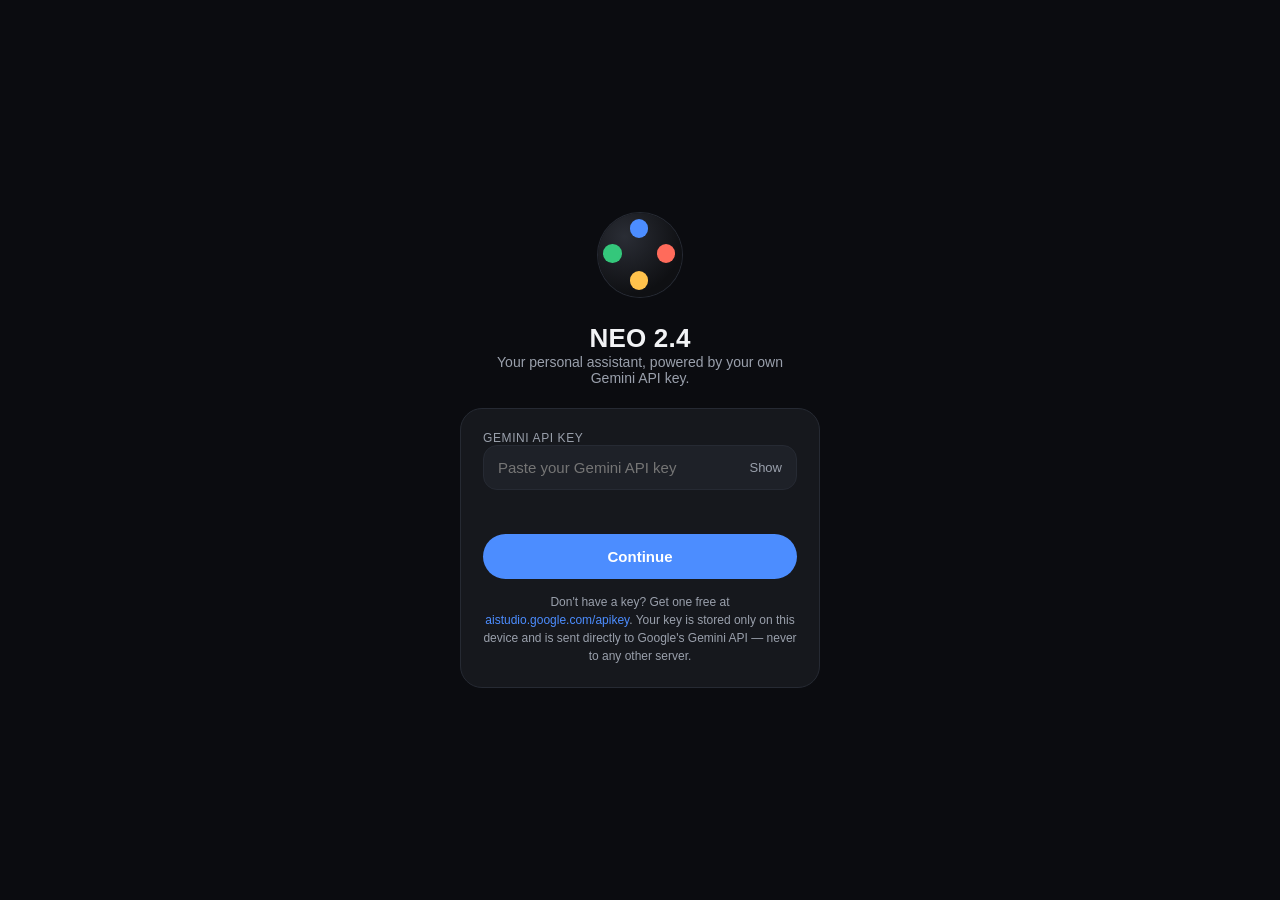
==== index.html @ 2fed1d93 "Neo 2.0.4 Neo projects" ====
<!DOCTYPE html>
<html lang="en">
<head>
<meta charset="UTF-8" />
<meta name="viewport" content="width=device-width, initial-scale=1, maximum-scale=1, viewport-fit=cover" />
<title>NEO 2.4</title>
<meta name="theme-color" content="#0b0c10" />
<link rel="manifest" href="manifest.json" />
<link rel="icon" href="icons/favicon-32.png" />
<link rel="apple-touch-icon" href="icons/apple-touch-icon.png" />
<link rel="stylesheet" href="style.css" />
</head>
<body>
<div id="app-root">

  <!-- ================= LOGIN SCREEN ================= -->
  <div id="login-screen">
    <div class="orb">
      <div class="dot blue"></div>
      <div class="dot coral"></div>
      <div class="dot amber"></div>
      <div class="dot green"></div>
    </div>
    <div>
      <h1>NEO 2.4</h1>
      <p class="tagline">Your personal assistant, powered by your own Gemini API key.</p>
    </div>

    <div class="login-card">
      <div>
        <div class="field-label">Gemini API key</div>
        <div class="key-row">
          <input id="api-key-input" type="password" placeholder="Paste your Gemini API key" autocomplete="off" autocapitalize="off" spellcheck="false" />
          <button id="toggle-key-visibility" type="button">Show</button>
        </div>
      </div>
      <div id="login-error"></div>
      <button id="login-btn" class="primary-btn">Continue</button>
      <div class="login-hint">
        Don't have a key? Get one free at
        <a href="https://aistudio.google.com/apikey" target="_blank" rel="noopener">aistudio.google.com/apikey</a>.
        Your key is stored only on this device and is sent directly to Google's Gemini API — never to any other server.
      </div>
    </div>
  </div>

  <!-- ================= MAIN APP SCREEN ================= -->
  <div id="app-screen" class="hidden">
    <div class="top-bar">
      <button id="settings-btn" class="icon-btn" aria-label="Settings">⚙</button>
      <div class="title">NEO 2.4</div>
      <button id="clear-btn" class="icon-btn" aria-label="New conversation">＋</button>
    </div>

    <div class="hero" id="hero">
      <div class="orb" id="hero-orb">
        <div class="dot blue"></div>
        <div class="dot coral"></div>
        <div class="dot amber"></div>
        <div class="dot green"></div>
      </div>
      <div id="hero-status">Tap the mic and say something</div>
    </div>

    <div id="transcript">
      <div class="empty-state" id="empty-state">
        Ask me anything, or tap the microphone to talk.
      </div>
    </div>

    <div class="input-bar">
      <textarea id="text-input" rows="1" placeholder="Message NEO…"></textarea>
      <button id="mic-btn" aria-label="Voice input">
        <svg width="22" height="22" viewBox="0 0 24 24" fill="none"><path d="M12 15a3 3 0 0 0 3-3V6a3 3 0 0 0-6 0v6a3 3 0 0 0 3 3Z" stroke="currentColor" stroke-width="1.8"/><path d="M19 11a7 7 0 0 1-14 0M12 18v3" stroke="currentColor" stroke-width="1.8" stroke-linecap="round"/></svg>
      </button>
      <button id="send-btn" aria-label="Send" disabled>
        <svg width="20" height="20" viewBox="0 0 24 24" fill="none"><path d="M3 12l18-8-8 18-2-8-8-2Z" stroke="currentColor" stroke-width="1.7" stroke-linejoin="round" stroke-linecap="round"/></svg>
      </button>
    </div>
  </div>

  <!-- ================= SETTINGS MODAL ================= -->
  <div id="settings-modal" class="modal-backdrop hidden">
    <div class="modal-sheet">
      <h2>Settings</h2>

      <div class="settings-row">
        <label>Gemini API key</label>
        <input id="settings-api-key" type="password" placeholder="Gemini API key" autocomplete="off" spellcheck="false" />
      </div>

      <div class="settings-row">
        <label>Model</label>
        <select id="settings-model">
          <option value="gemini-2.5-flash">gemini-2.5-flash (recommended)</option>
          <option value="gemini-2.0-flash">gemini-2.0-flash</option>
          <option value="gemini-2.5-pro">gemini-2.5-pro</option>
        </select>
      </div>

      <div class="toggle-row">
        <span>Speak responses out loud</span>
        <label class="switch">
          <input type="checkbox" id="settings-voice-toggle" checked />
          <span class="track"></span>
        </label>
      </div>

      <div class="modal-actions">
        <button id="settings-save-btn" class="primary-btn">Save</button>
        <button id="settings-close-btn" class="ghost-btn">Close</button>
      </div>

      <button id="logout-btn" class="danger-btn">Remove API key &amp; sign out</button>
    </div>
  </div>

</div>
<script src="script.js"></script>
</body>
</html>
---- style.css ----
:root {
  --bg: #0b0c10;
  --surface: #16181d;
  --surface-2: #1e2128;
  --border: #262a33;
  --text: #f2f3f5;
  --text-dim: #9aa0ac;
  --blue: #4c8dff;
  --coral: #ff6b5b;
  --amber: #ffc24c;
  --green: #34c77b;
  --radius-lg: 22px;
  --radius-md: 14px;
}

* { box-sizing: border-box; }

html, body {
  height: 100%;
  margin: 0;
  padding: 0;
  background: var(--bg);
  color: var(--text);
  font-family: -apple-system, BlinkMacSystemFont, "Segoe UI", Roboto, "Helvetica Neue", Arial, sans-serif;
  -webkit-tap-highlight-color: transparent;
  overscroll-behavior: none;
}

button, input {
  font-family: inherit;
}

#app-root {
  height: 100dvh;
  width: 100%;
  overflow: hidden;
  position: relative;
}

.hidden { display: none !important; }

/* ---------- Shared bits ---------- */

.orb {
  width: 96px;
  height: 96px;
  border-radius: 50%;
  position: relative;
  background: radial-gradient(circle at 32% 28%, #2a2d35, #0f1013 70%);
  box-shadow: 0 0 0 1px var(--border);
  flex-shrink: 0;
}

.orb .dot {
  position: absolute;
  width: 22%;
  height: 22%;
  border-radius: 50%;
  filter: blur(0.2px);
}

.orb .dot.blue  { background: var(--blue);  top: 8%;  left: 38%; }
.orb .dot.coral { background: var(--coral); top: 38%; left: 70%; }
.orb .dot.amber { background: var(--amber); top: 70%; left: 38%; }
.orb .dot.green { background: var(--green); top: 38%; left: 6%; }

.orb.small { width: 40px; height: 40px; }

.orb.listening { animation: pulse 1.1s ease-in-out infinite; }
.orb.thinking .dot { animation: orbit 1.6s linear infinite; }
.orb.thinking .dot.blue  { animation-delay: 0s; }
.orb.thinking .dot.coral { animation-delay: -0.4s; }
.orb.thinking .dot.amber { animation-delay: -0.8s; }
.orb.thinking .dot.green { animation-delay: -1.2s; }

@keyframes pulse {
  0%, 100% { transform: scale(1); }
  50% { transform: scale(1.08); }
}

@keyframes orbit {
  0%   { transform: rotate(0deg) translateY(-6px) rotate(0deg); opacity: 1; }
  50%  { opacity: 0.55; }
  100% { transform: rotate(360deg) translateY(-6px) rotate(-360deg); opacity: 1; }
}

.primary-btn {
  border: none;
  border-radius: 999px;
  padding: 14px 20px;
  font-size: 15px;
  font-weight: 600;
  background: var(--blue);
  color: #fff;
  cursor: pointer;
}

.primary-btn:disabled { opacity: 0.5; }

.ghost-btn {
  border: 1px solid var(--border);
  background: transparent;
  color: var(--text-dim);
  border-radius: 999px;
  padding: 10px 16px;
  font-size: 14px;
  cursor: pointer;
}

.icon-btn {
  width: 40px;
  height: 40px;
  border-radius: 50%;
  border: none;
  background: var(--surface-2);
  color: var(--text);
  display: flex;
  align-items: center;
  justify-content: center;
  cursor: pointer;
}

/* ---------- Login screen ---------- */

#login-screen {
  height: 100%;
  display: flex;
  flex-direction: column;
  align-items: center;
  justify-content: center;
  padding: 32px 24px;
  text-align: center;
  gap: 22px;
}

#login-screen .orb { width: 84px; height: 84px; }

#login-screen h1 {
  font-size: 26px;
  margin: 4px 0 0;
  letter-spacing: 0.2px;
}

#login-screen p.tagline {
  color: var(--text-dim);
  font-size: 14px;
  margin: 0;
  max-width: 300px;
}

.login-card {
  width: 100%;
  max-width: 360px;
  background: var(--surface);
  border: 1px solid var(--border);
  border-radius: var(--radius-lg);
  padding: 22px;
  display: flex;
  flex-direction: column;
  gap: 14px;
}

.field-label {
  text-align: left;
  font-size: 12px;
  color: var(--text-dim);
  text-transform: uppercase;
  letter-spacing: 0.6px;
}

.key-row {
  display: flex;
  align-items: center;
  background: var(--surface-2);
  border: 1px solid var(--border);
  border-radius: var(--radius-md);
  overflow: hidden;
}

.key-row input {
  flex: 1;
  border: none;
  background: transparent;
  color: var(--text);
  padding: 13px 14px;
  font-size: 15px;
  outline: none;
}

.key-row button {
  border: none;
  background: transparent;
  color: var(--text-dim);
  padding: 0 14px;
  cursor: pointer;
  font-size: 13px;
}

#login-error {
  color: var(--coral);
  font-size: 13px;
  min-height: 16px;
}

.login-hint {
  font-size: 12px;
  color: var(--text-dim);
  line-height: 1.5;
}

.login-hint a { color: var(--blue); text-decoration: none; }

/* ---------- Main app screen ---------- */

#app-screen {
  height: 100%;
  display: flex;
  flex-direction: column;
}

.top-bar {
  display: flex;
  align-items: center;
  justify-content: space-between;
  padding: 14px 16px;
  flex-shrink: 0;
}

.top-bar .title {
  font-size: 15px;
  font-weight: 600;
  color: var(--text-dim);
  letter-spacing: 0.3px;
}

.hero {
  display: flex;
  flex-direction: column;
  align-items: center;
  justify-content: center;
  gap: 14px;
  padding: 18px 20px 10px;
  flex-shrink: 0;
  transition: padding 0.2s ease;
}

.hero.compact {
  padding: 6px 20px 4px;
}

.hero.compact .orb { width: 56px; height: 56px; }

#hero-status {
  color: var(--text-dim);
  font-size: 14px;
  text-align: center;
  min-height: 18px;
}

#transcript {
  flex: 1;
  overflow-y: auto;
  padding: 6px 16px 10px;
  display: flex;
  flex-direction: column;
  gap: 10px;
  -webkit-overflow-scrolling: touch;
}

.empty-state {
  margin: auto;
  text-align: center;
  color: var(--text-dim);
  font-size: 14px;
  max-width: 260px;
}

.bubble {
  max-width: 82%;
  padding: 11px 14px;
  border-radius: 18px;
  font-size: 15px;
  line-height: 1.4;
  white-space: pre-wrap;
}

.bubble.user {
  align-self: flex-end;
  background: var(--blue);
  color: #fff;
  border-bottom-right-radius: 6px;
}

.bubble.assistant {
  align-self: flex-start;
  background: var(--surface);
  border: 1px solid var(--border);
  border-bottom-left-radius: 6px;
}

.bubble.error {
  align-self: flex-start;
  background: rgba(255, 107, 91, 0.12);
  border: 1px solid rgba(255, 107, 91, 0.4);
  color: var(--coral);
}

.input-bar {
  flex-shrink: 0;
  display: flex;
  align-items: flex-end;
  gap: 10px;
  padding: 10px 14px calc(14px + env(safe-area-inset-bottom));
  border-top: 1px solid var(--border);
  background: var(--bg);
}

#text-input {
  flex: 1;
  resize: none;
  max-height: 110px;
  border-radius: 20px;
  border: 1px solid var(--border);
  background: var(--surface);
  color: var(--text);
  padding: 12px 16px;
  font-size: 15px;
  outline: none;
  line-height: 1.35;
}

#mic-btn {
  width: 52px;
  height: 52px;
  border-radius: 50%;
  border: none;
  flex-shrink: 0;
  background: var(--surface-2);
  color: var(--text);
  display: flex;
  align-items: center;
  justify-content: center;
  cursor: pointer;
}

#mic-btn.active {
  background: var(--coral);
  color: #fff;
}

#send-btn {
  width: 52px;
  height: 52px;
  border-radius: 50%;
  border: none;
  flex-shrink: 0;
  background: var(--blue);
  color: #fff;
  display: flex;
  align-items: center;
  justify-content: center;
  cursor: pointer;
}

#send-btn:disabled { opacity: 0.4; }

/* ---------- Settings modal ---------- */

.modal-backdrop {
  position: fixed;
  inset: 0;
  background: rgba(0, 0, 0, 0.55);
  display: flex;
  align-items: flex-end;
  z-index: 20;
}

.modal-sheet {
  width: 100%;
  background: var(--surface);
  border-top-left-radius: var(--radius-lg);
  border-top-right-radius: var(--radius-lg);
  padding: 20px 20px calc(20px + env(safe-area-inset-bottom));
  display: flex;
  flex-direction: column;
  gap: 16px;
  max-height: 82vh;
  overflow-y: auto;
}

.modal-sheet h2 {
  margin: 0;
  font-size: 18px;
}

.settings-row {
  display: flex;
  flex-direction: column;
  gap: 6px;
}

.settings-row label {
  font-size: 12px;
  color: var(--text-dim);
  text-transform: uppercase;
  letter-spacing: 0.6px;
}

.settings-row input, .settings-row select {
  border-radius: var(--radius-md);
  border: 1px solid var(--border);
  background: var(--surface-2);
  color: var(--text);
  padding: 12px 14px;
  font-size: 15px;
  outline: none;
}

.toggle-row {
  display: flex;
  align-items: center;
  justify-content: space-between;
}

.switch {
  position: relative;
  width: 46px;
  height: 26px;
  flex-shrink: 0;
}

.switch input { opacity: 0; width: 0; height: 0; }

.switch .track {
  position: absolute;
  inset: 0;
  background: var(--surface-2);
  border: 1px solid var(--border);
  border-radius: 999px;
  transition: background 0.15s ease;
}

.switch .track::before {
  content: "";
  position: absolute;
  width: 20px;
  height: 20px;
  left: 2px;
  top: 2px;
  border-radius: 50%;
  background: var(--text-dim);
  transition: transform 0.15s ease, background 0.15s ease;
}

.switch input:checked + .track { background: rgba(76, 141, 255, 0.25); border-color: var(--blue); }
.switch input:checked + .track::before { transform: translateX(20px); background: var(--blue); }

.modal-actions {
  display: flex;
  gap: 10px;
  margin-top: 4px;
}

.modal-actions button { flex: 1; }

.danger-btn {
  border: 1px solid rgba(255, 107, 91, 0.4);
  background: transparent;
  color: var(--coral);
  border-radius: 999px;
  padding: 12px 16px;
  font-size: 14px;
  cursor: pointer;
}

@media (prefers-reduced-motion: reduce) {
  .orb.listening, .orb.thinking .dot { animation: none !important; }
}
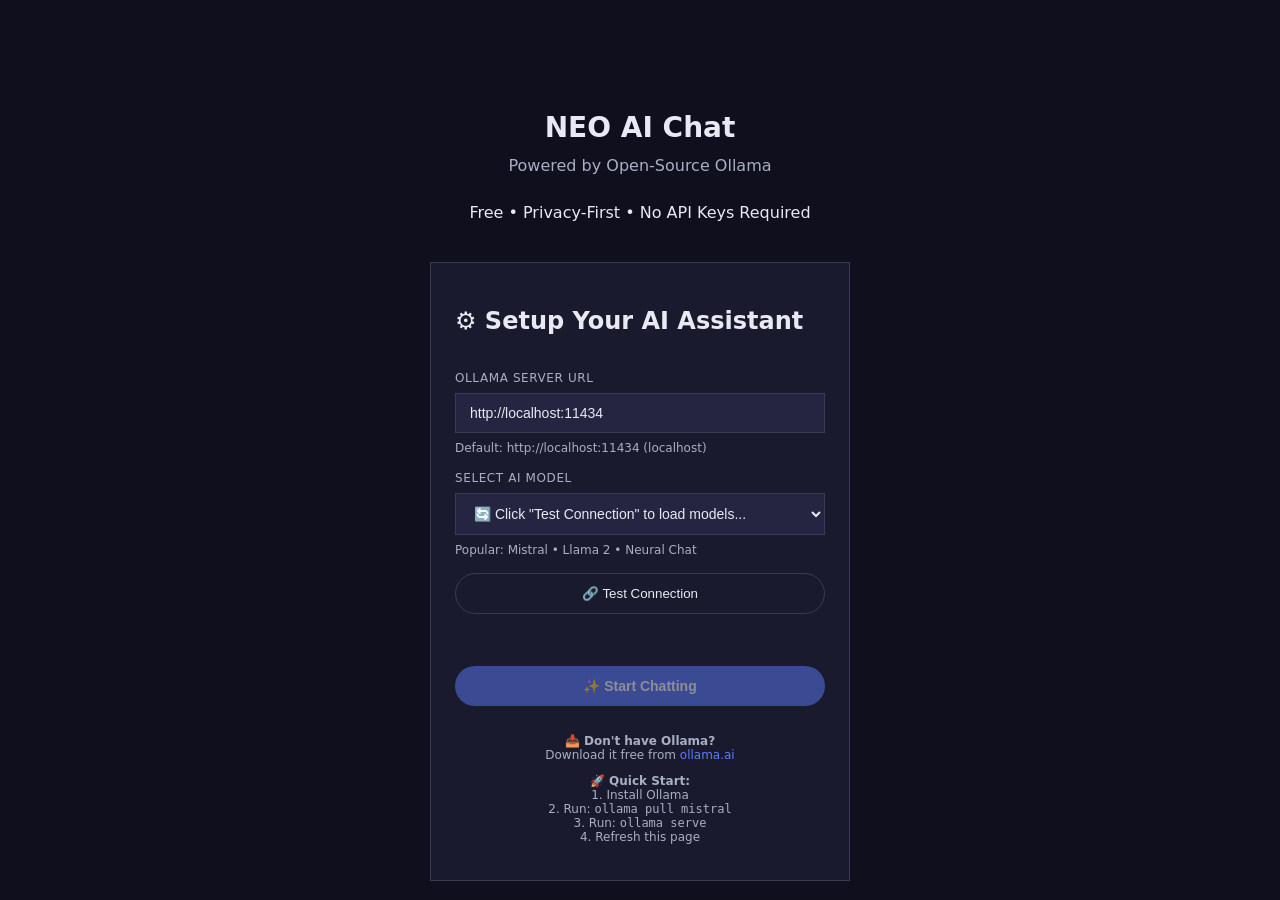
==== commit 3b2005cd: "Rename index_Version2.html to index.html" ====
--- a/index.html
+++ b/index.html
@@ -1,121 +1,492 @@
 <!DOCTYPE html>
 <html lang="en">
 <head>
-<meta charset="UTF-8" />
-<meta name="viewport" content="width=device-width, initial-scale=1, maximum-scale=1, viewport-fit=cover" />
-<title>NEO 2.4</title>
-<meta name="theme-color" content="#0b0c10" />
-<link rel="manifest" href="manifest.json" />
-<link rel="icon" href="icons/favicon-32.png" />
-<link rel="apple-touch-icon" href="icons/apple-touch-icon.png" />
-<link rel="stylesheet" href="style.css" />
+  <meta charset="UTF-8" />
+  <meta name="viewport" content="width=device-width, initial-scale=1, maximum-scale=1, viewport-fit=cover" />
+  <title>NEO AI Chat - Powered by Ollama</title>
+  <meta name="theme-color" content="#0f0f1e" />
+  <meta name="description" content="Professional AI Chat application powered by Ollama - Free, Open-Source, Privacy-Focused" />
+  <link rel="manifest" href="manifest.json" />
+  <link rel="stylesheet" href="style.css" />
+  <style>
+    /* Inline critical CSS for instant rendering */
+    :root {
+      --bg: #0f0f1e;
+      --surface: #1a1a2e;
+      --surface-2: #252541;
+      --border: #3a3a52;
+      --text: #e8e9f3;
+      --text-dim: #a8afc4;
+      --blue: #5b7cfa;
+      --coral: #ff6b6b;
+      --amber: #ffd93d;
+      --green: #51cf66;
+    }
+    * { box-sizing: border-box; }
+    html, body { height: 100%; margin: 0; padding: 0; background: var(--bg); color: var(--text); font-family: system-ui, -apple-system, sans-serif; }
+  </style>
 </head>
 <body>
-<div id="app-root">
-
-  <!-- ================= LOGIN SCREEN ================= -->
-  <div id="login-screen">
-    <div class="orb">
-      <div class="dot blue"></div>
-      <div class="dot coral"></div>
-      <div class="dot amber"></div>
-      <div class="dot green"></div>
-    </div>
-    <div>
-      <h1>NEO 2.4</h1>
-      <p class="tagline">Your personal assistant, powered by your own Gemini API key.</p>
-    </div>
-
-    <div class="login-card">
-      <div>
-        <div class="field-label">Gemini API key</div>
-        <div class="key-row">
-          <input id="api-key-input" type="password" placeholder="Paste your Gemini API key" autocomplete="off" autocapitalize="off" spellcheck="false" />
-          <button id="toggle-key-visibility" type="button">Show</button>
-        </div>
-      </div>
-      <div id="login-error"></div>
-      <button id="login-btn" class="primary-btn">Continue</button>
-      <div class="login-hint">
-        Don't have a key? Get one free at
-        <a href="https://aistudio.google.com/apikey" target="_blank" rel="noopener">aistudio.google.com/apikey</a>.
-        Your key is stored only on this device and is sent directly to Google's Gemini API — never to any other server.
+  <div id="app-root">
+
+    <!-- ============================================================ -->
+    <!-- SETUP SCREEN - Initial Ollama Configuration                 -->
+    <!-- ============================================================ -->
+    <div id="setup-screen">
+      <div class="setup-container">
+        <!-- Header with Logo/Branding -->
+        <div class="setup-header">
+          <div class="setup-orb">
+            <div class="dot blue"></div>
+            <div class="dot coral"></div>
+            <div class="dot amber"></div>
+            <div class="dot green"></div>
+          </div>
+          <h1>NEO AI Chat</h1>
+          <p class="setup-tagline">Powered by Open-Source Ollama</p>
+          <p class="setup-subtitle">Free • Privacy-First • No API Keys Required</p>
+        </div>
+
+        <!-- Setup Card -->
+        <div class="setup-card">
+          <h2>⚙️ Setup Your AI Assistant</h2>
+          
+          <!-- Server URL Input -->
+          <div class="setup-section">
+            <label class="setup-label">Ollama Server URL</label>
+            <input 
+              id="ollama-url" 
+              type="text" 
+              placeholder="http://localhost:11434" 
+              value="http://localhost:11434"
+              spellcheck="false"
+              autocomplete="off"
+            />
+            <p class="setup-hint">Default: http://localhost:11434 (localhost)</p>
+          </div>
+
+          <!-- Model Selection -->
+          <div class="setup-section">
+            <label class="setup-label">Select AI Model</label>
+            <select id="model-select">
+              <option value="">🔄 Click "Test Connection" to load models...</option>
+            </select>
+            <p class="setup-hint" id="model-hint">Popular: Mistral • Llama 2 • Neural Chat</p>
+          </div>
+
+          <!-- Connection Test Button -->
+          <button id="test-connection-btn" class="secondary-btn" style="width: 100%;">
+            🔗 Test Connection
+          </button>
+
+          <!-- Connection Status Display -->
+          <div id="connection-status" class="connection-status-box"></div>
+
+          <!-- Start Button -->
+          <button id="setup-start-btn" class="primary-btn" style="width: 100%;" disabled>
+            ✨ Start Chatting
+          </button>
+
+          <!-- Footer Information -->
+          <div class="setup-footer">
+            <p class="setup-info-box">
+              <strong>📥 Don't have Ollama?</strong><br/>
+              Download it free from <a href="https://ollama.ai" target="_blank" rel="noopener noreferrer">ollama.ai</a>
+            </p>
+            <p class="setup-info-box">
+              <strong>🚀 Quick Start:</strong><br/>
+              1. Install Ollama<br/>
+              2. Run: <code>ollama pull mistral</code><br/>
+              3. Run: <code>ollama serve</code><br/>
+              4. Refresh this page
+            </p>
+          </div>
+        </div>
       </div>
     </div>
-  </div>
-
-  <!-- ================= MAIN APP SCREEN ================= -->
-  <div id="app-screen" class="hidden">
-    <div class="top-bar">
-      <button id="settings-btn" class="icon-btn" aria-label="Settings">⚙</button>
-      <div class="title">NEO 2.4</div>
-      <button id="clear-btn" class="icon-btn" aria-label="New conversation">＋</button>
-    </div>
-
-    <div class="hero" id="hero">
-      <div class="orb" id="hero-orb">
-        <div class="dot blue"></div>
-        <div class="dot coral"></div>
-        <div class="dot amber"></div>
-        <div class="dot green"></div>
-      </div>
-      <div id="hero-status">Tap the mic and say something</div>
-    </div>
-
-    <div id="transcript">
-      <div class="empty-state" id="empty-state">
-        Ask me anything, or tap the microphone to talk.
+
+    <!-- ============================================================ -->
+    <!-- MAIN APP SCREEN - Chat Interface                            -->
+    <!-- ============================================================ -->
+    <div id="app-screen" class="hidden">
+      <div class="app-container">
+
+        <!-- SIDEBAR - Conversations & Settings -->
+        <aside class="sidebar">
+          <!-- Sidebar Header -->
+          <div class="sidebar-header">
+            <div class="sidebar-orb">
+              <div class="dot blue"></div>
+              <div class="dot coral"></div>
+              <div class="dot amber"></div>
+              <div class="dot green"></div>
+            </div>
+            <h2>NEO</h2>
+          </div>
+
+          <!-- Conversations List -->
+          <div class="conversations-list">
+            <h3>💬 Conversations</h3>
+            <div id="convos-container"></div>
+            <button id="new-convo-btn" class="new-convo-btn">
+              + New Chat
+            </button>
+          </div>
+
+          <!-- Sidebar Footer - Actions -->
+          <div class="sidebar-footer">
+            <button id="sidebar-settings-btn" class="sidebar-btn" title="Settings">
+              ⚙️ Settings
+            </button>
+            <button id="sidebar-export-btn" class="sidebar-btn" title="Export conversation">
+              📥 Export
+            </button>
+            <button id="sidebar-clear-btn" class="sidebar-btn" title="Clear current chat">
+              🗑️ Clear
+            </button>
+          </div>
+        </aside>
+
+        <!-- MAIN CHAT AREA -->
+        <main class="chat-area">
+          <!-- Top Bar with Model Info -->
+          <div class="chat-header">
+            <div class="model-info">
+              <span class="model-badge" id="model-badge">
+                🤖 Model: Loading...
+              </span>
+              <span class="connection-indicator" id="connection-indicator" title="Connected to Ollama"></span>
+            </div>
+            <button id="menu-btn" class="icon-btn" title="More options">
+              ⋮
+            </button>
+          </div>
+
+          <!-- Hero Section (shown when no chat) -->
+          <div class="chat-hero" id="chat-hero">
+            <div class="chat-orb" id="chat-orb">
+              <div class="dot blue"></div>
+              <div class="dot coral"></div>
+              <div class="dot amber"></div>
+              <div class="dot green"></div>
+            </div>
+            <h2>What can I help you with?</h2>
+            <p id="hero-status">Ready to chat</p>
+            
+            <!-- Quick Action Buttons -->
+            <div class="quick-actions">
+              <button class="quick-action-btn" data-prompt="Explain quantum computing in simple terms">
+                📚 Explain Concepts
+              </button>
+              <button class="quick-action-btn" data-prompt="Write a creative short story about space exploration">
+                ✍️ Creative Writing
+              </button>
+              <button class="quick-action-btn" data-prompt="Help me learn Python basics">
+                💻 Coding Help
+              </button>
+              <button class="quick-action-btn" data-prompt="What are the best productivity tips?">
+                ⏰ Productivity Tips
+              </button>
+            </div>
+          </div>
+
+          <!-- Chat Transcript/Messages Area -->
+          <div id="transcript" class="transcript">
+            <div class="empty-state" id="empty-state">
+              🎯 Start a conversation or choose a quick action above!
+            </div>
+          </div>
+
+          <!-- Input Area -->
+          <div class="input-bar">
+            <!-- Main Input Controls -->
+            <div class="input-controls">
+              <button 
+                id="voice-input-btn" 
+                class="voice-btn" 
+                title="Click to use voice input"
+                aria-label="Voice input"
+              >
+                🎤
+              </button>
+              <textarea 
+                id="chat-input" 
+                rows="1" 
+                placeholder="Type your message... (Shift+Enter for new line)"
+                spellcheck="true"
+                autocomplete="on"
+              ></textarea>
+              <button 
+                id="send-btn" 
+                class="send-btn" 
+                title="Send message (Ctrl+Enter)"
+                aria-label="Send message"
+              >
+                📤
+              </button>
+            </div>
+
+            <!-- Secondary Actions -->
+            <div class="input-actions">
+              <button 
+                id="theme-toggle-btn" 
+                class="action-btn" 
+                title="Toggle light/dark theme"
+                aria-label="Toggle theme"
+              >
+                🌙
+              </button>
+              <button 
+                id="copy-btn" 
+                class="action-btn" 
+                title="Copy last response"
+                aria-label="Copy response"
+              >
+                📋
+              </button>
+            </div>
+          </div>
+        </main>
       </div>
     </div>
 
-    <div class="input-bar">
-      <textarea id="text-input" rows="1" placeholder="Message NEO…"></textarea>
-      <button id="mic-btn" aria-label="Voice input">
-        <svg width="22" height="22" viewBox="0 0 24 24" fill="none"><path d="M12 15a3 3 0 0 0 3-3V6a3 3 0 0 0-6 0v6a3 3 0 0 0 3 3Z" stroke="currentColor" stroke-width="1.8"/><path d="M19 11a7 7 0 0 1-14 0M12 18v3" stroke="currentColor" stroke-width="1.8" stroke-linecap="round"/></svg>
-      </button>
-      <button id="send-btn" aria-label="Send" disabled>
-        <svg width="20" height="20" viewBox="0 0 24 24" fill="none"><path d="M3 12l18-8-8 18-2-8-8-2Z" stroke="currentColor" stroke-width="1.7" stroke-linejoin="round" stroke-linecap="round"/></svg>
-      </button>
+    <!-- ============================================================ -->
+    <!-- SETTINGS MODAL - Configuration Options                      -->
+    <!-- ============================================================ -->
+    <div id="settings-modal" class="modal-backdrop hidden">
+      <div class="modal-sheet">
+        <!-- Modal Header -->
+        <div class="modal-header">
+          <h2>⚙️ Settings</h2>
+          <button class="close-btn" id="close-settings" title="Close settings">✕</button>
+        </div>
+
+        <!-- Tab Navigation -->
+        <div class="settings-tabs">
+          <button class="tab-btn active" data-tab="general" title="General settings">
+            General
+          </button>
+          <button class="tab-btn" data-tab="model" title="Model configuration">
+            Model
+          </button>
+          <button class="tab-btn" data-tab="appearance" title="Appearance options">
+            Appearance
+          </button>
+        </div>
+
+        <!-- GENERAL TAB -->
+        <div class="tab-content active" id="general-tab">
+          <div class="settings-group">
+            <label for="settings-url">🌐 Server URL</label>
+            <input 
+              id="settings-url" 
+              type="text" 
+              placeholder="http://localhost:11434"
+              spellcheck="false"
+            />
+            <p class="setting-description">Your Ollama server address</p>
+          </div>
+
+          <div class="settings-group">
+            <label for="auto-save-toggle">💾 Auto-Save Conversations</label>
+            <label class="toggle-switch">
+              <input type="checkbox" id="auto-save-toggle" checked />
+              <span class="toggle-track"></span>
+            </label>
+            <p class="setting-description">Automatically save your chats</p>
+          </div>
+
+          <div class="settings-group">
+            <label>🗑️ Clear Data</label>
+            <button id="clear-history-btn" class="danger-btn" style="width: 100%;">
+              Clear All Conversations
+            </button>
+            <p class="setting-description">This action cannot be undone</p>
+          </div>
+        </div>
+
+        <!-- MODEL TAB -->
+        <div class="tab-content" id="model-tab">
+          <div class="settings-group">
+            <label for="settings-model-select">🤖 Active Model</label>
+            <select id="settings-model-select"></select>
+            <p class="setting-description">Select which AI model to use</p>
+          </div>
+
+          <div class="settings-group">
+            <label for="temp-slider">🎲 Temperature (Creativity)</label>
+            <div class="slider-container">
+              <input 
+                type="range" 
+                id="temp-slider" 
+                min="0" 
+                max="2" 
+                step="0.1" 
+                value="0.7"
+              />
+              <span id="temp-value">0.7</span>
+            </div>
+            <p class="setting-description">Lower = more focused, Higher = more creative</p>
+          </div>
+
+          <div class="settings-group">
+            <label for="max-tokens-input">📏 Max Response Length</label>
+            <input 
+              type="number" 
+              id="max-tokens-input" 
+              value="2000"
+              min="100"
+              max="10000"
+              step="100"
+            />
+            <p class="setting-description">Maximum tokens in response (1 token ≈ 4 characters)</p>
+          </div>
+
+          <div class="settings-group">
+            <label for="system-prompt-input">📝 Custom System Prompt</label>
+            <textarea 
+              id="system-prompt-input" 
+              rows="3"
+              placeholder="You are a helpful AI assistant..."
+            ></textarea>
+            <p class="setting-description">Customize the AI's behavior (leave empty for default)</p>
+          </div>
+        </div>
+
+        <!-- APPEARANCE TAB -->
+        <div class="tab-content" id="appearance-tab">
+          <div class="settings-group">
+            <label>🎨 Theme</label>
+            <div class="theme-options">
+              <button class="theme-option active" data-theme="dark" title="Dark theme">
+                🌙 Dark
+              </button>
+              <button class="theme-option" data-theme="light" title="Light theme">
+                ☀️ Light
+              </button>
+              <button class="theme-option" data-theme="auto" title="System theme">
+                ⚙️ Auto
+              </button>
+            </div>
+          </div>
+
+          <div class="settings-group">
+            <label for="font-size-slider">📝 Font Size</label>
+            <div class="slider-container">
+              <input 
+                type="range" 
+                id="font-size-slider" 
+                min="12" 
+                max="18" 
+                value="14"
+              />
+              <span id="font-size-value">14px</span>
+            </div>
+          </div>
+
+          <div class="settings-group">
+            <label>🔊 Sound Effects</label>
+            <label class="toggle-switch">
+              <input type="checkbox" id="sound-toggle" checked />
+              <span class="toggle-track"></span>
+            </label>
+            <p class="setting-description">Play notification sounds</p>
+          </div>
+
+          <div class="settings-group">
+            <label>⌨️ Keyboard Shortcuts</label>
+            <div class="shortcuts-list">
+              <div class="shortcut">
+                <kbd>Enter</kbd> <span>Send message</span>
+              </div>
+              <div class="shortcut">
+                <kbd>Shift + Enter</kbd> <span>New line</span>
+              </div>
+              <div class="shortcut">
+                <kbd>Ctrl + K</kbd> <span>New conversation</span>
+              </div>
+              <div class="shortcut">
+                <kbd>Ctrl + ,</kbd> <span>Open settings</span>
+              </div>
+            </div>
+          </div>
+        </div>
+
+        <!-- Save Button -->
+        <div class="modal-actions">
+          <button id="save-settings-btn" class="primary-btn" style="flex: 1;">
+            ✓ Save Changes
+          </button>
+        </div>
+      </div>
     </div>
+
+    <!-- ============================================================ -->
+    <!-- EXPORT MODAL - Export Conversation                          -->
+    <!-- ============================================================ -->
+    <div id="export-modal" class="modal-backdrop hidden">
+      <div class="modal-sheet">
+        <!-- Modal Header -->
+        <div class="modal-header">
+          <h2>📥 Export Conversation</h2>
+          <button class="close-btn" id="close-export" title="Close">✕</button>
+        </div>
+
+        <p class="export-description">Choose a format to download your conversation:</p>
+
+        <!-- Export Options -->
+        <div class="export-options">
+          <button class="export-btn" id="export-json" title="Export as JSON">
+            <span class="export-icon">📄</span>
+            <span class="export-label">JSON</span>
+            <span class="export-desc">Structured data format</span>
+          </button>
+
+          <button class="export-btn" id="export-markdown" title="Export as Markdown">
+            <span class="export-icon">📝</span>
+            <span class="export-label">Markdown</span>
+            <span class="export-desc">Formatted text with markup</span>
+          </button>
+
+          <button class="export-btn" id="export-txt" title="Export as plain text">
+            <span class="export-icon">📋</span>
+            <span class="export-label">Text</span>
+            <span class="export-desc">Plain text format</span>
+          </button>
+
+          <button class="export-btn" id="export-html" title="Export as HTML">
+            <span class="export-icon">🌐</span>
+            <span class="export-label">HTML</span>
+            <span class="export-desc">Viewable in browser</span>
+          </button>
+        </div>
+
+        <p class="export-footer" style="font-size: 12px; color: var(--text-dim); margin: 12px 0 0 0;">
+          Your conversations are stored locally in your browser. They are never sent to external servers.
+        </p>
+      </div>
+    </div>
+
   </div>
 
-  <!-- ================= SETTINGS MODAL ================= -->
-  <div id="settings-modal" class="modal-backdrop hidden">
-    <div class="modal-sheet">
-      <h2>Settings</h2>
-
-      <div class="settings-row">
-        <label>Gemini API key</label>
-        <input id="settings-api-key" type="password" placeholder="Gemini API key" autocomplete="off" spellcheck="false" />
-      </div>
-
-      <div class="settings-row">
-        <label>Model</label>
-        <select id="settings-model">
-          <option value="gemini-2.5-flash">gemini-2.5-flash (recommended)</option>
-          <option value="gemini-2.0-flash">gemini-2.0-flash</option>
-          <option value="gemini-2.5-pro">gemini-2.5-pro</option>
-        </select>
-      </div>
-
-      <div class="toggle-row">
-        <span>Speak responses out loud</span>
-        <label class="switch">
-          <input type="checkbox" id="settings-voice-toggle" checked />
-          <span class="track"></span>
-        </label>
-      </div>
-
-      <div class="modal-actions">
-        <button id="settings-save-btn" class="primary-btn">Save</button>
-        <button id="settings-close-btn" class="ghost-btn">Close</button>
-      </div>
-
-      <button id="logout-btn" class="danger-btn">Remove API key &amp; sign out</button>
-    </div>
-  </div>
-
-</div>
-<script src="script.js"></script>
+  <!-- Main Application Script -->
+  <script src="script.js"></script>
+
+  <!-- Analytics & Error Tracking (Optional) -->
+  <script>
+    // Simple error logger for debugging
+    window.addEventListener('error', (event) => {
+      console.error('Script error:', event.error);
+    });
+
+    // Service Worker Registration
+    if ('serviceWorker' in navigator) {
+      window.addEventListener('load', () => {
+        navigator.serviceWorker.register('sw.js').catch(err => {
+          console.log('SW registration failed:', err);
+        });
+      });
+    }
+  </script>
 </body>
 </html>
--- a/style.css
+++ b/style.css
@@ -1,16 +1,18 @@
+name=style.css
 :root {
-  --bg: #0b0c10;
-  --surface: #16181d;
-  --surface-2: #1e2128;
-  --border: #262a33;
-  --text: #f2f3f5;
-  --text-dim: #9aa0ac;
-  --blue: #4c8dff;
-  --coral: #ff6b5b;
-  --amber: #ffc24c;
-  --green: #34c77b;
-  --radius-lg: 22px;
-  --radius-md: 14px;
+  --bg: #0f0f1e;
+  --surface: #1a1a2e;
+  --surface-2: #252541;
+  --border: #3a3a52;
+  --text: #e8e9f3;
+  --text-dim: #a8afc4;
+  --blue: #5b7cfa;
+  --coral: #ff6b6b;
+  --amber: #ffd93d;
+  --green: #51cf66;
+  --radius-lg: 16px;
+  --radius-md: 12px;
+  --radius-sm: 8px;
 }
 
 * { box-sizing: border-box; }
@@ -21,25 +23,15 @@
   padding: 0;
   background: var(--bg);
   color: var(--text);
-  font-family: -apple-system, BlinkMacSystemFont, "Segoe UI", Roboto, "Helvetica Neue", Arial, sans-serif;
-  -webkit-tap-highlight-color: transparent;
-  overscroll-behavior: none;
-}
-
-button, input {
-  font-family: inherit;
-}
-
-#app-root {
-  height: 100dvh;
-  width: 100%;
+  font-family: -apple-system, BlinkMacSystemFont, "Segoe UI", Roboto, sans-serif;
   overflow: hidden;
-  position: relative;
-}
+}
+
+#app-root { height: 100dvh; }
 
 .hidden { display: none !important; }
 
-/* ---------- Shared bits ---------- */
+/* ==================== ORBS & ANIMATIONS ==================== */
 
 .orb {
   width: 96px;
@@ -64,14 +56,10 @@
 .orb .dot.amber { background: var(--amber); top: 70%; left: 38%; }
 .orb .dot.green { background: var(--green); top: 38%; left: 6%; }
 
-.orb.small { width: 40px; height: 40px; }
+.orb.small { width: 56px; height: 56px; }
 
 .orb.listening { animation: pulse 1.1s ease-in-out infinite; }
 .orb.thinking .dot { animation: orbit 1.6s linear infinite; }
-.orb.thinking .dot.blue  { animation-delay: 0s; }
-.orb.thinking .dot.coral { animation-delay: -0.4s; }
-.orb.thinking .dot.amber { animation-delay: -0.8s; }
-.orb.thinking .dot.green { animation-delay: -1.2s; }
 
 @keyframes pulse {
   0%, 100% { transform: scale(1); }
@@ -80,30 +68,44 @@
 
 @keyframes orbit {
   0%   { transform: rotate(0deg) translateY(-6px) rotate(0deg); opacity: 1; }
-  50%  { opacity: 0.55; }
   100% { transform: rotate(360deg) translateY(-6px) rotate(-360deg); opacity: 1; }
 }
+
+/* ==================== BUTTONS ==================== */
 
 .primary-btn {
   border: none;
   border-radius: 999px;
-  padding: 14px 20px;
-  font-size: 15px;
+  padding: 12px 24px;
+  font-size: 14px;
   font-weight: 600;
   background: var(--blue);
   color: #fff;
   cursor: pointer;
-}
-
-.primary-btn:disabled { opacity: 0.5; }
-
-.ghost-btn {
+  transition: all 0.2s;
+}
+
+.primary-btn:hover { background: #6b8dff; }
+.primary-btn:disabled { opacity: 0.5; cursor: not-allowed; }
+
+.secondary-btn {
   border: 1px solid var(--border);
   background: transparent;
-  color: var(--text-dim);
+  color: var(--text);
+  border-radius: 999px;
+  padding: 12px 24px;
+  cursor: pointer;
+  transition: all 0.2s;
+}
+
+.secondary-btn:hover { background: var(--surface-2); }
+
+.danger-btn {
+  background: rgba(255, 107, 107, 0.1);
+  border: 1px solid var(--coral);
+  color: var(--coral);
   border-radius: 999px;
   padding: 10px 16px;
-  font-size: 14px;
   cursor: pointer;
 }
 
@@ -114,157 +116,265 @@
   border: none;
   background: var(--surface-2);
   color: var(--text);
+  cursor: pointer;
+  font-size: 18px;
+}
+
+.icon-btn:hover { background: var(--border); }
+
+/* ==================== SETUP SCREEN ==================== */
+
+#setup-screen {
+  height: 100%;
   display: flex;
   align-items: center;
   justify-content: center;
-  cursor: pointer;
-}
-
-/* ---------- Login screen ---------- */
-
-#login-screen {
-  height: 100%;
-  display: flex;
-  flex-direction: column;
-  align-items: center;
-  justify-content: center;
-  padding: 32px 24px;
+  padding: 20px;
+}
+
+.setup-container {
+  width: 100%;
+  max-width: 420px;
+  display: flex;
+  flex-direction: column;
+  gap: 24px;
+}
+
+.setup-header {
   text-align: center;
-  gap: 22px;
-}
-
-#login-screen .orb { width: 84px; height: 84px; }
-
-#login-screen h1 {
-  font-size: 26px;
-  margin: 4px 0 0;
-  letter-spacing: 0.2px;
-}
-
-#login-screen p.tagline {
-  color: var(--text-dim);
-  font-size: 14px;
-  margin: 0;
-  max-width: 300px;
-}
-
-.login-card {
-  width: 100%;
-  max-width: 360px;
+  display: flex;
+  flex-direction: column;
+  align-items: center;
+  gap: 12px;
+}
+
+.setup-orb { width: 80px; height: 80px; }
+
+.setup-header h1 { font-size: 28px; margin: 0; }
+.setup-tagline { color: var(--text-dim); margin: 0; }
+
+.setup-card {
   background: var(--surface);
   border: 1px solid var(--border);
   border-radius: var(--radius-lg);
-  padding: 22px;
-  display: flex;
-  flex-direction: column;
-  gap: 14px;
-}
-
-.field-label {
-  text-align: left;
+  padding: 24px;
+  display: flex;
+  flex-direction: column;
+  gap: 16px;
+}
+
+.setup-section {
+  display: flex;
+  flex-direction: column;
+  gap: 8px;
+}
+
+.setup-label {
   font-size: 12px;
   color: var(--text-dim);
   text-transform: uppercase;
   letter-spacing: 0.6px;
 }
 
-.key-row {
-  display: flex;
-  align-items: center;
-  background: var(--surface-2);
-  border: 1px solid var(--border);
-  border-radius: var(--radius-md);
-  overflow: hidden;
-}
-
-.key-row input {
-  flex: 1;
-  border: none;
-  background: transparent;
-  color: var(--text);
-  padding: 13px 14px;
-  font-size: 15px;
+.setup-card input,
+.setup-card select {
+  border-radius: var(--radius-md);
+  border: 1px solid var(--border);
+  background: var(--surface-2);
+  color: var(--text);
+  padding: 11px 14px;
+  font-size: 14px;
   outline: none;
 }
 
-.key-row button {
-  border: none;
-  background: transparent;
-  color: var(--text-dim);
-  padding: 0 14px;
-  cursor: pointer;
+.setup-hint {
+  font-size: 12px;
+  color: var(--text-dim);
+  margin: 0;
+}
+
+#connection-status {
+  min-height: 20px;
   font-size: 13px;
 }
 
-#login-error {
-  color: var(--coral);
-  font-size: 13px;
-  min-height: 16px;
-}
-
-.login-hint {
+#connection-status.success { color: var(--green); }
+#connection-status.error { color: var(--coral); }
+
+.setup-footer {
   font-size: 12px;
   color: var(--text-dim);
-  line-height: 1.5;
-}
-
-.login-hint a { color: var(--blue); text-decoration: none; }
-
-/* ---------- Main app screen ---------- */
-
-#app-screen {
+  text-align: center;
+  margin: 0;
+}
+
+.setup-footer a { color: var(--blue); text-decoration: none; }
+
+/* ==================== APP SCREEN ==================== */
+
+.app-container {
   height: 100%;
-  display: flex;
-  flex-direction: column;
-}
-
-.top-bar {
-  display: flex;
-  align-items: center;
-  justify-content: space-between;
-  padding: 14px 16px;
-  flex-shrink: 0;
-}
-
-.top-bar .title {
-  font-size: 15px;
-  font-weight: 600;
-  color: var(--text-dim);
-  letter-spacing: 0.3px;
-}
-
-.hero {
-  display: flex;
-  flex-direction: column;
-  align-items: center;
-  justify-content: center;
-  gap: 14px;
-  padding: 18px 20px 10px;
-  flex-shrink: 0;
-  transition: padding 0.2s ease;
-}
-
-.hero.compact {
-  padding: 6px 20px 4px;
-}
-
-.hero.compact .orb { width: 56px; height: 56px; }
-
-#hero-status {
-  color: var(--text-dim);
-  font-size: 14px;
-  text-align: center;
-  min-height: 18px;
-}
-
-#transcript {
+  display: grid;
+  grid-template-columns: 280px 1fr;
+  gap: 0;
+}
+
+/* SIDEBAR */
+.sidebar {
+  background: var(--surface);
+  border-right: 1px solid var(--border);
+  display: flex;
+  flex-direction: column;
+  overflow-y: auto;
+  padding: 16px;
+  gap: 16px;
+}
+
+.sidebar-header {
+  display: flex;
+  align-items: center;
+  gap: 12px;
+  padding-bottom: 12px;
+  border-bottom: 1px solid var(--border);
+}
+
+.sidebar-orb { width: 48px; height: 48px; }
+.sidebar-header h2 { margin: 0; font-size: 18px; }
+
+.conversations-list {
   flex: 1;
   overflow-y: auto;
-  padding: 6px 16px 10px;
-  display: flex;
-  flex-direction: column;
-  gap: 10px;
-  -webkit-overflow-scrolling: touch;
+}
+
+.conversations-list h3 {
+  font-size: 12px;
+  color: var(--text-dim);
+  text-transform: uppercase;
+  letter-spacing: 0.6px;
+  margin: 0 0 12px 0;
+}
+
+.convo-item {
+  background: var(--surface-2);
+  border: 1px solid var(--border);
+  border-radius: var(--radius-md);
+  padding: 10px 12px;
+  margin-bottom: 8px;
+  cursor: pointer;
+  font-size: 13px;
+  overflow: hidden;
+  text-overflow: ellipsis;
+  white-space: nowrap;
+  transition: all 0.2s;
+}
+
+.convo-item:hover { background: var(--border); }
+.convo-item.active { background: var(--blue); color: #fff; }
+
+.new-convo-btn {
+  width: 100%;
+  border: 1px dashed var(--border);
+  background: transparent;
+  color: var(--text-dim);
+  border-radius: var(--radius-md);
+  padding: 10px;
+  cursor: pointer;
+  font-size: 13px;
+  transition: all 0.2s;
+}
+
+.new-convo-btn:hover { background: var(--surface-2); color: var(--text); }
+
+.sidebar-footer {
+  display: flex;
+  flex-direction: column;
+  gap: 8px;
+  padding-top: 12px;
+  border-top: 1px solid var(--border);
+}
+
+.sidebar-btn {
+  background: transparent;
+  border: 1px solid var(--border);
+  color: var(--text-dim);
+  border-radius: var(--radius-md);
+  padding: 10px;
+  cursor: pointer;
+  font-size: 13px;
+  transition: all 0.2s;
+}
+
+.sidebar-btn:hover { background: var(--surface-2); color: var(--text); }
+
+/* CHAT AREA */
+.chat-area {
+  display: flex;
+  flex-direction: column;
+  overflow: hidden;
+}
+
+.chat-header {
+  display: flex;
+  justify-content: space-between;
+  align-items: center;
+  padding: 12px 16px;
+  border-bottom: 1px solid var(--border);
+  background: var(--bg);
+}
+
+.model-info {
+  display: flex;
+  align-items: center;
+  gap: 12px;
+}
+
+.model-badge {
+  font-size: 12px;
+  background: var(--surface-2);
+  border: 1px solid var(--border);
+  padding: 6px 12px;
+  border-radius: 999px;
+  color: var(--text-dim);
+}
+
+.connection-indicator {
+  width: 10px;
+  height: 10px;
+  border-radius: 50%;
+  background: var(--green);
+  animation: pulse-indicator 2s infinite;
+}
+
+@keyframes pulse-indicator {
+  0%, 100% { opacity: 1; }
+  50% { opacity: 0.5; }
+}
+
+.chat-hero {
+  display: flex;
+  flex-direction: column;
+  align-items: center;
+  justify-content: center;
+  gap: 12px;
+  padding: 32px 20px;
+  flex-shrink: 0;
+  text-align: center;
+}
+
+.chat-orb { width: 88px; height: 88px; }
+
+.chat-hero h2 { font-size: 20px; margin: 0; }
+.chat-hero p { color: var(--text-dim); font-size: 14px; margin: 0; }
+
+.chat-hero.hidden { display: none; }
+
+.transcript {
+  flex: 1;
+  overflow-y: auto;
+  padding: 16px;
+  display: flex;
+  flex-direction: column;
+  gap: 12px;
 }
 
 .empty-state {
@@ -272,175 +382,264 @@
   text-align: center;
   color: var(--text-dim);
   font-size: 14px;
-  max-width: 260px;
 }
 
 .bubble {
-  max-width: 82%;
-  padding: 11px 14px;
-  border-radius: 18px;
-  font-size: 15px;
-  line-height: 1.4;
+  max-width: 75%;
+  padding: 12px 16px;
+  border-radius: var(--radius-md);
+  font-size: 14px;
+  line-height: 1.5;
   white-space: pre-wrap;
+  word-wrap: break-word;
+  animation: fadeInUp 0.3s ease;
+}
+
+@keyframes fadeInUp {
+  from { opacity: 0; transform: translateY(8px); }
+  to { opacity: 1; transform: translateY(0); }
 }
 
 .bubble.user {
   align-self: flex-end;
   background: var(--blue);
   color: #fff;
-  border-bottom-right-radius: 6px;
+  border-bottom-right-radius: 4px;
 }
 
 .bubble.assistant {
   align-self: flex-start;
-  background: var(--surface);
-  border: 1px solid var(--border);
-  border-bottom-left-radius: 6px;
+  background: var(--surface-2);
+  border: 1px solid var(--border);
+  border-bottom-left-radius: 4px;
 }
 
 .bubble.error {
   align-self: flex-start;
-  background: rgba(255, 107, 91, 0.12);
-  border: 1px solid rgba(255, 107, 91, 0.4);
+  background: rgba(255, 107, 107, 0.12);
+  border: 1px solid rgba(255, 107, 107, 0.4);
   color: var(--coral);
 }
 
+.bubble.system {
+  align-self: center;
+  background: transparent;
+  border: 1px solid var(--border);
+  color: var(--text-dim);
+  font-size: 12px;
+}
+
+/* INPUT BAR */
 .input-bar {
   flex-shrink: 0;
+  padding: 12px 16px 20px;
+  background: var(--bg);
+  border-top: 1px solid var(--border);
+}
+
+.input-controls {
   display: flex;
   align-items: flex-end;
   gap: 10px;
-  padding: 10px 14px calc(14px + env(safe-area-inset-bottom));
-  border-top: 1px solid var(--border);
-  background: var(--bg);
-}
-
-#text-input {
+  margin-bottom: 8px;
+}
+
+.voice-btn {
+  width: 48px;
+  height: 48px;
+  border-radius: 50%;
+  border: none;
+  background: var(--surface-2);
+  color: var(--text);
+  cursor: pointer;
+  font-size: 20px;
+  display: flex;
+  align-items: center;
+  justify-content: center;
+  flex-shrink: 0;
+  transition: all 0.2s;
+}
+
+.voice-btn:hover { background: var(--border); }
+.voice-btn.active { background: var(--coral); color: #fff; }
+
+#chat-input {
   flex: 1;
   resize: none;
-  max-height: 110px;
-  border-radius: 20px;
-  border: 1px solid var(--border);
-  background: var(--surface);
-  color: var(--text);
-  padding: 12px 16px;
-  font-size: 15px;
+  max-height: 100px;
+  border-radius: var(--radius-md);
+  border: 1px solid var(--border);
+  background: var(--surface-2);
+  color: var(--text);
+  padding: 11px 14px;
+  font-size: 14px;
   outline: none;
-  line-height: 1.35;
-}
-
-#mic-btn {
-  width: 52px;
-  height: 52px;
+  font-family: inherit;
+  line-height: 1.4;
+}
+
+.send-btn {
+  width: 48px;
+  height: 48px;
   border-radius: 50%;
   border: none;
-  flex-shrink: 0;
-  background: var(--surface-2);
-  color: var(--text);
-  display: flex;
-  align-items: center;
-  justify-content: center;
-  cursor: pointer;
-}
-
-#mic-btn.active {
-  background: var(--coral);
-  color: #fff;
-}
-
-#send-btn {
-  width: 52px;
-  height: 52px;
-  border-radius: 50%;
-  border: none;
-  flex-shrink: 0;
   background: var(--blue);
   color: #fff;
+  cursor: pointer;
+  font-size: 20px;
   display: flex;
   align-items: center;
   justify-content: center;
-  cursor: pointer;
-}
-
-#send-btn:disabled { opacity: 0.4; }
-
-/* ---------- Settings modal ---------- */
+  flex-shrink: 0;
+  transition: all 0.2s;
+}
+
+.send-btn:hover { background: #6b8dff; }
+.send-btn:disabled { opacity: 0.4; cursor: not-allowed; }
+
+.input-actions {
+  display: flex;
+  gap: 8px;
+  justify-content: flex-end;
+}
+
+.action-btn {
+  background: transparent;
+  border: none;
+  color: var(--text-dim);
+  cursor: pointer;
+  font-size: 16px;
+  opacity: 0.7;
+  transition: opacity 0.2s;
+}
+
+.action-btn:hover { opacity: 1; }
+
+/* ==================== MODALS ==================== */
 
 .modal-backdrop {
   position: fixed;
   inset: 0;
-  background: rgba(0, 0, 0, 0.55);
+  background: rgba(0, 0, 0, 0.6);
   display: flex;
   align-items: flex-end;
-  z-index: 20;
+  z-index: 100;
 }
 
 .modal-sheet {
   width: 100%;
+  max-width: 100%;
+  height: auto;
+  max-height: 80vh;
   background: var(--surface);
   border-top-left-radius: var(--radius-lg);
   border-top-right-radius: var(--radius-lg);
-  padding: 20px 20px calc(20px + env(safe-area-inset-bottom));
+  padding: 20px;
   display: flex;
   flex-direction: column;
   gap: 16px;
-  max-height: 82vh;
   overflow-y: auto;
 }
 
-.modal-sheet h2 {
-  margin: 0;
-  font-size: 18px;
-}
-
-.settings-row {
-  display: flex;
-  flex-direction: column;
-  gap: 6px;
-}
-
-.settings-row label {
+.modal-header {
+  display: flex;
+  justify-content: space-between;
+  align-items: center;
+}
+
+.modal-header h2 { margin: 0; font-size: 18px; }
+
+.close-btn {
+  background: none;
+  border: none;
+  color: var(--text);
+  font-size: 24px;
+  cursor: pointer;
+}
+
+.settings-tabs {
+  display: flex;
+  gap: 8px;
+  border-bottom: 1px solid var(--border);
+}
+
+.tab-btn {
+  background: transparent;
+  border: none;
+  color: var(--text-dim);
+  cursor: pointer;
+  padding: 10px 16px;
+  border-bottom: 2px solid transparent;
+  transition: all 0.2s;
+}
+
+.tab-btn.active {
+  color: var(--blue);
+  border-bottom-color: var(--blue);
+}
+
+.tab-content {
+  display: none;
+  flex-direction: column;
+  gap: 16px;
+}
+
+.tab-content.active { display: flex; }
+
+.settings-group {
+  display: flex;
+  flex-direction: column;
+  gap: 8px;
+}
+
+.settings-group label {
+  font-size: 13px;
+  font-weight: 600;
+  color: var(--text);
+}
+
+.settings-group input,
+.settings-group select {
+  border-radius: var(--radius-md);
+  border: 1px solid var(--border);
+  background: var(--surface-2);
+  color: var(--text);
+  padding: 10px 12px;
+  font-size: 13px;
+  outline: none;
+}
+
+.settings-group input[type="range"] {
+  cursor: pointer;
+  padding: 0;
+}
+
+.settings-group span {
   font-size: 12px;
   color: var(--text-dim);
-  text-transform: uppercase;
-  letter-spacing: 0.6px;
-}
-
-.settings-row input, .settings-row select {
-  border-radius: var(--radius-md);
-  border: 1px solid var(--border);
-  background: var(--surface-2);
-  color: var(--text);
-  padding: 12px 14px;
-  font-size: 15px;
-  outline: none;
-}
-
-.toggle-row {
-  display: flex;
-  align-items: center;
-  justify-content: space-between;
-}
-
-.switch {
+}
+
+.toggle-switch {
   position: relative;
   width: 46px;
   height: 26px;
-  flex-shrink: 0;
-}
-
-.switch input { opacity: 0; width: 0; height: 0; }
-
-.switch .track {
+  display: inline-block;
+}
+
+.toggle-switch input {
+  display: none;
+}
+
+.toggle-track {
   position: absolute;
   inset: 0;
   background: var(--surface-2);
   border: 1px solid var(--border);
   border-radius: 999px;
-  transition: background 0.15s ease;
-}
-
-.switch .track::before {
+  transition: background 0.2s;
+}
+
+.toggle-track::before {
   content: "";
   position: absolute;
   width: 20px;
@@ -449,30 +648,77 @@
   top: 2px;
   border-radius: 50%;
   background: var(--text-dim);
-  transition: transform 0.15s ease, background 0.15s ease;
-}
-
-.switch input:checked + .track { background: rgba(76, 141, 255, 0.25); border-color: var(--blue); }
-.switch input:checked + .track::before { transform: translateX(20px); background: var(--blue); }
+  transition: transform 0.2s;
+}
+
+.toggle-switch input:checked + .toggle-track {
+  background: var(--blue);
+  border-color: var(--blue);
+}
+
+.toggle-switch input:checked + .toggle-track::before {
+  transform: translateX(20px);
+  background: #fff;
+}
+
+.theme-options {
+  display: flex;
+  gap: 8px;
+}
+
+.theme-option {
+  flex: 1;
+  border: 1px solid var(--border);
+  background: var(--surface-2);
+  color: var(--text-dim);
+  border-radius: var(--radius-md);
+  padding: 10px;
+  cursor: pointer;
+  transition: all 0.2s;
+}
+
+.theme-option.active {
+  background: var(--blue);
+  border-color: var(--blue);
+  color: #fff;
+}
+
+.export-options {
+  display: grid;
+  grid-template-columns: 1fr 1fr;
+  gap: 12px;
+}
+
+.export-btn {
+  border: 1px solid var(--border);
+  background: var(--surface-2);
+  color: var(--text);
+  border-radius: var(--radius-md);
+  padding: 16px;
+  cursor: pointer;
+  font-size: 14px;
+  transition: all 0.2s;
+}
+
+.export-btn:hover { background: var(--border); }
 
 .modal-actions {
   display: flex;
   gap: 10px;
-  margin-top: 4px;
+  margin-top: 10px;
 }
 
 .modal-actions button { flex: 1; }
 
-.danger-btn {
-  border: 1px solid rgba(255, 107, 91, 0.4);
-  background: transparent;
-  color: var(--coral);
-  border-radius: 999px;
-  padding: 12px 16px;
-  font-size: 14px;
-  cursor: pointer;
+/* ==================== RESPONSIVE ==================== */
+
+@media (max-width: 768px) {
+  .app-container { grid-template-columns: 1fr; }
+  .sidebar { display: none; }
+  .bubble { max-width: 90%; }
+  .export-options { grid-template-columns: 1fr; }
 }
 
 @media (prefers-reduced-motion: reduce) {
-  .orb.listening, .orb.thinking .dot { animation: none !important; }
-}
+  * { animation: none !important; transition: none !important; }
+}
